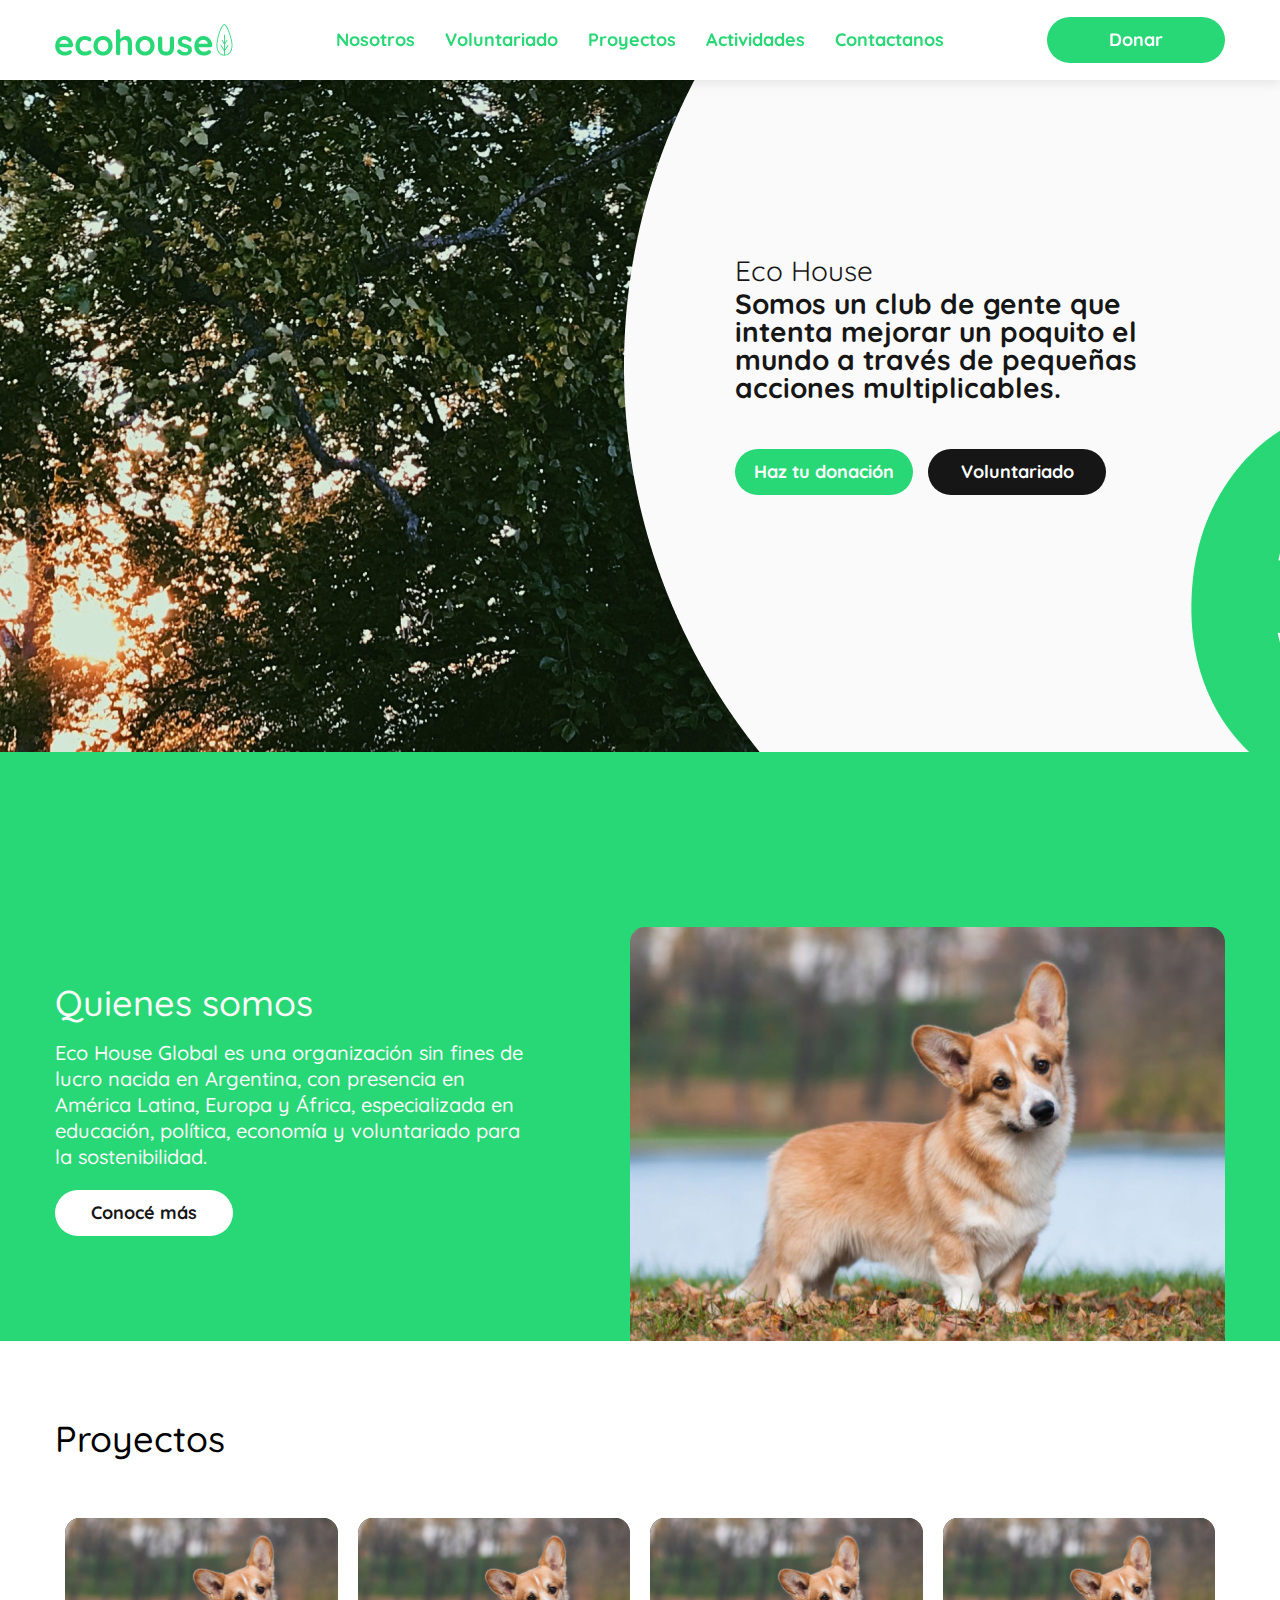
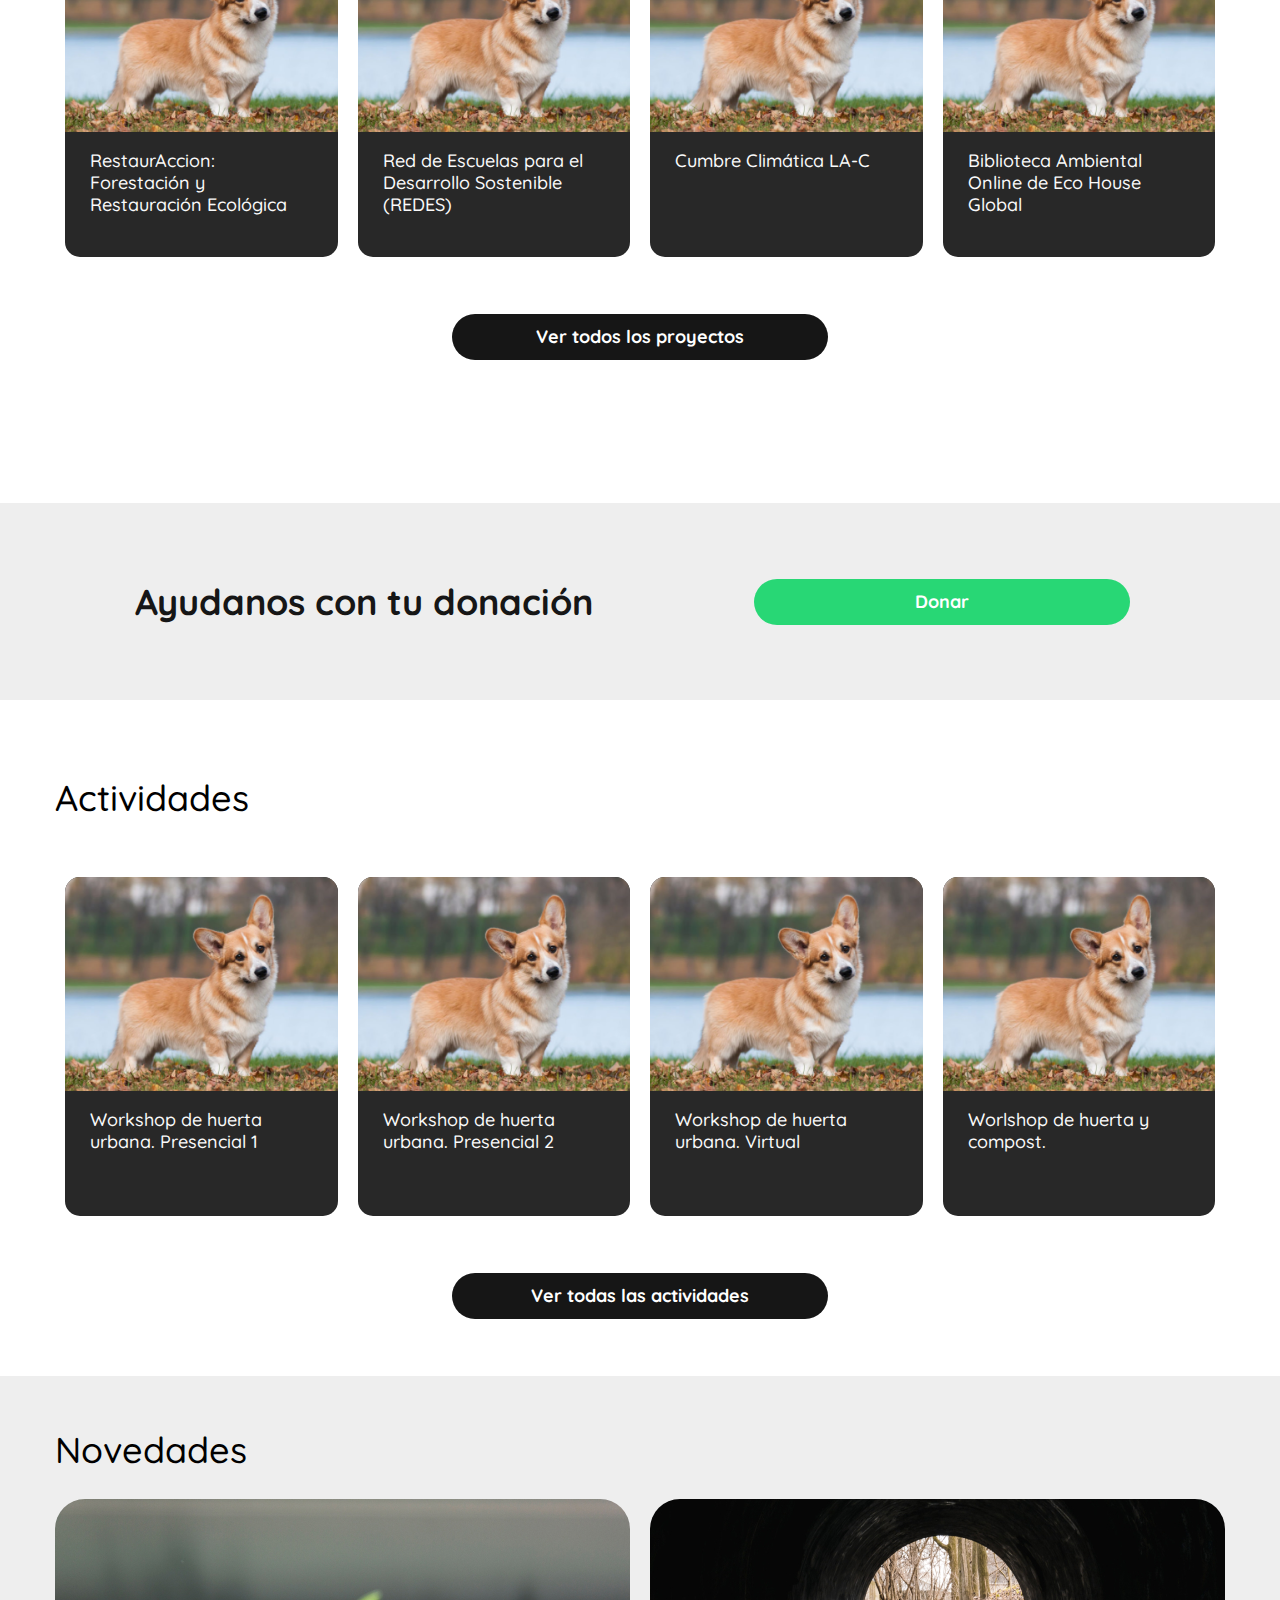
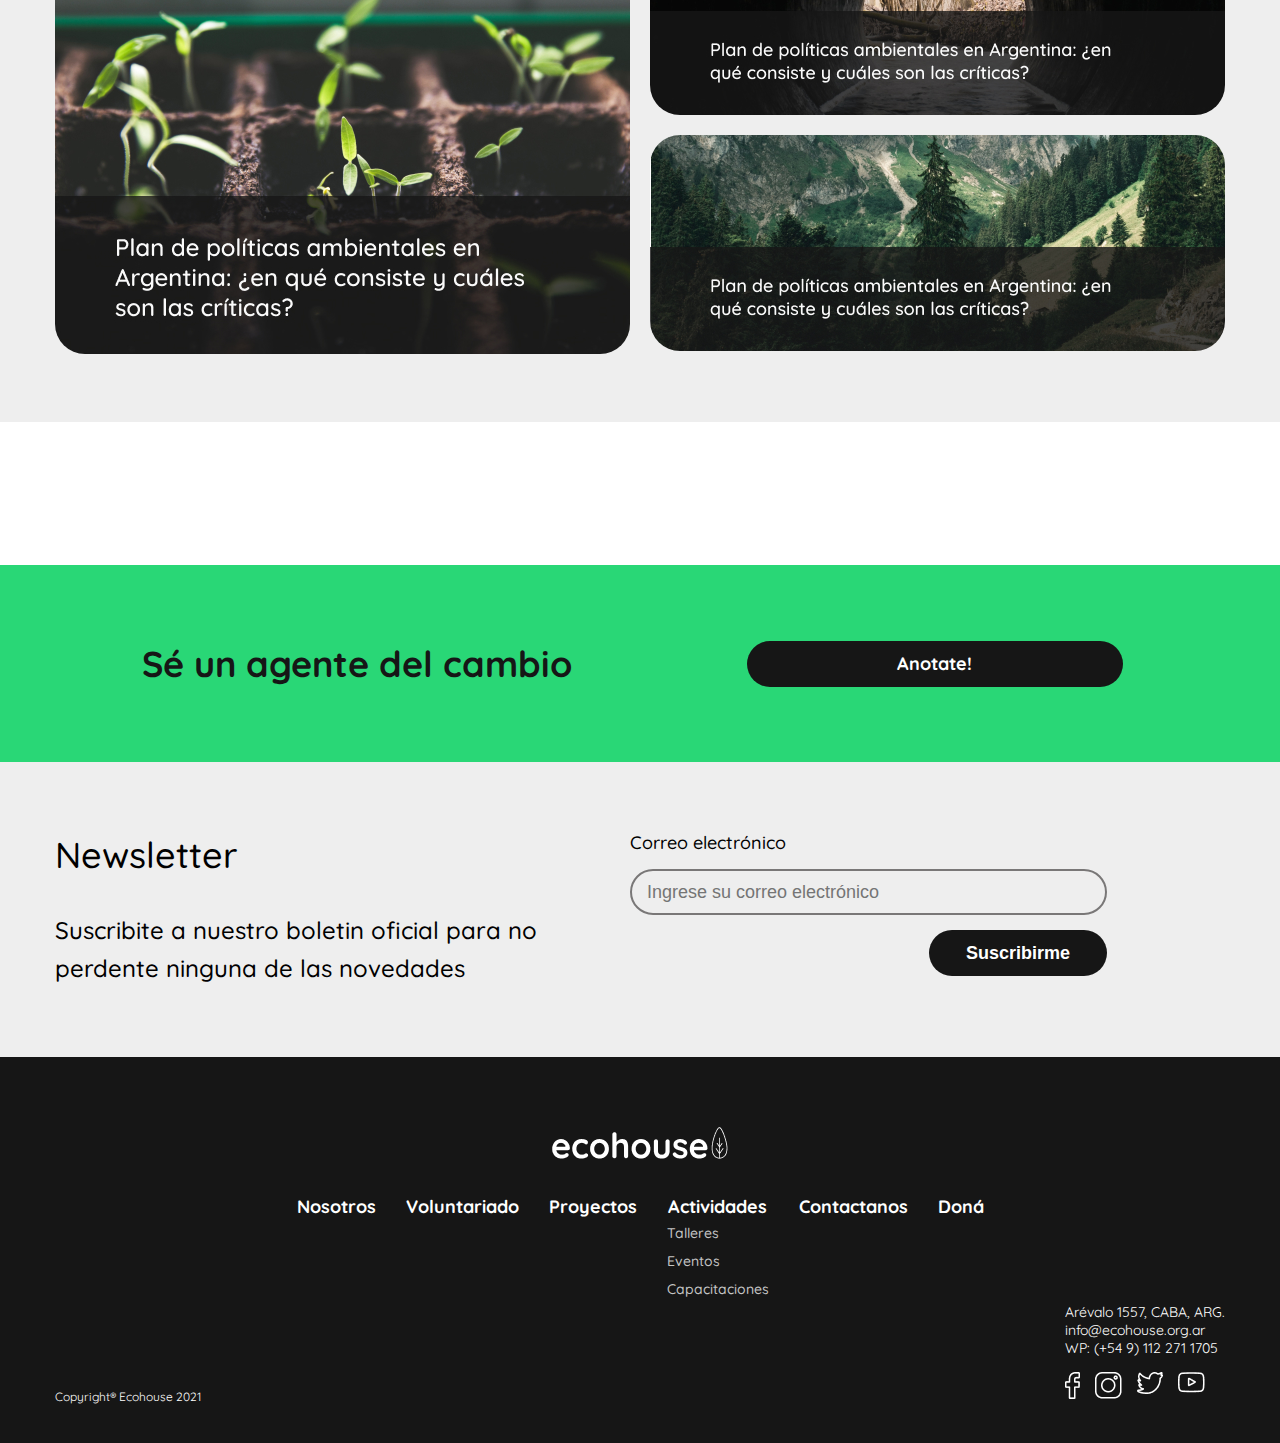
==== index.html @ 254a2d5c "primer commit" ====
<!DOCTYPE html>
<html lang="en">

<head>
    <meta charset="UTF-8">
    <meta http-equiv="X-UA-Compatible" content="IE=edge">
    <meta name="viewport"
        content="width=device-width, height=device-height, initial-scale=1.0, user-scalable=0, minimum-scale=1.0, maximum-scale=1.0">
    <title>EcoHouse</title>

    <!-- Fonts -->

    <!-- Favicon -->
    <link rel="shortcut icon" href="imgs/favicon.png" type="image/x-icon">

    <!-- Styles -->
    <link rel="stylesheet" href="css/reset.css">
    <link rel="stylesheet" href="css/styles.css">

    <!-- Fuentes -->
    <link rel="preconnect" href="https://fonts.googleapis.com">
    <link rel="preconnect" href="https://fonts.gstatic.com" crossorigin>
    <link href="https://fonts.googleapis.com/css2?family=Quicksand:wght@400;500;700&display=swap" rel="stylesheet">

</head>

<body>

    <nav class="container navegation">
        <div class="row">
            <div class="content">
                <div class="logo">
                    <img src="imgs/logo.png" alt="logo">
                </div>
                <ul class="list">
                    <li><a href="#">Nosotros</a></li>
                    <li><a href="#">Voluntariado</a></li>
                    <li><a href="#">Proyectos</a></li>
                    <li><a href="#">Actividades</a></li>
                    <li><a href="#">Contactanos</a></li>
                </ul>
                <div class="cta">
                    <a href="#" class="button green">Donar</a>
                </div>
            </div>
        </div>
    </nav>

    <header class="container header">
        <div class="row">
            <div class="content">
                <h1>Eco House</h1>
                <p>Somos un club de gente que intenta mejorar un poquito el mundo a través de pequeñas acciones multiplicables.</p>
                <div class="content-buttons">
                    <a href="#" class="button green">Haz tu donación</a>
                    <a href="#" class="button black">Voluntariado</a>
                </div>
            </div>
        </div>
    </header>

    <section class="container quienes-somos">
        <div class="row">
            <div class="content">
                <h2>Quienes somos</h2>
                <p>Eco House Global es una organización sin fines de lucro nacida en Argentina, con presencia en América Latina, Europa y
                África, especializada en educación, política, economía y voluntariado para la sostenibilidad.</p>
                <a href="#" class="button white">Conocé más</a>
            </div>
            <figure class="figure">
                <img src="imgs/test.jpg" alt="">
            </figure>
        </div>
    </section>

    <section class="container slider">
        <div class="row">
            <div class="content">

                <h2>Proyectos</h2>

                <section class="content-slides">
                    <article>
                        <figure class="figure">
                            <img src="imgs/test.jpg" alt="">
                        </figure>
                        <h3>RestaurAccion: Forestación y Restauración Ecológica</h3>
                    </article>
                    <article>
                        <figure class="figure">
                            <img src="imgs/test.jpg" alt="">
                        </figure>
                        <h3>Red de Escuelas para el Desarrollo Sostenible (REDES)</h3>
                    </article>
                    <article>
                        <figure class="figure">
                            <img src="imgs/test.jpg" alt="">
                        </figure>
                        <h3>Cumbre Climática LA-C</h3>
                    </article>
                    <article>
                        <figure class="figure">
                            <img src="imgs/test.jpg" alt="">
                        </figure>
                        <h3>Biblioteca Ambiental Online de Eco House Global</h3>
                    </article>
                </section>
                <a href="#" class="button black">Ver todos los proyectos</a>
                
            </div>
        </div>
    </section>

    <aside class="container aside gray">
        <div class="row">
            <div class="content">
                <h3>Ayudanos con tu donación</h3>
                <a href="#" class="button green">Donar</a>
            </div>
        </div>
    </aside>

    <section class="container info-slide">
        <div class="row">
            <div class="content">
                <div class="info-slide__title">
                    <h2>Actividades</h2>
                </div>
                <div class="info-slide__slide-container">
    
                </div>
                <div class="info-slide__action">
                    <a href="#">Ver todas las actividades</a>
                </div>
            </div>
        </div>
    </section>

    <section class="container slider">
        <div class="row">
            <div class="content">
    
                <h2>Actividades</h2>
    
                <section class="content-slides">
                    <article>
                        <figure class="figure">
                            <img src="imgs/test.jpg" alt="">
                        </figure>
                        <h3>Workshop de huerta urbana. Presencial 1</h3>
                    </article>
                    <article>
                        <figure class="figure">
                            <img src="imgs/test.jpg" alt="">
                        </figure>
                        <h3>Workshop de huerta urbana. Presencial 2</h3>
                    </article>
                    <article>
                        <figure class="figure">
                            <img src="imgs/test.jpg" alt="">
                        </figure>
                        <h3>Workshop de huerta urbana. Virtual</h3>
                    </article>
                    <article>
                        <figure class="figure">
                            <img src="imgs/test.jpg" alt="">
                        </figure>
                        <h3>Worlshop de huerta y compost.</h3>
                    </article>
                </section>
                <a href="#" class="button black">Ver todas las actividades</a>
    
            </div>
        </div>
    </section>

    <section class="container novedades">
        <div class="row">
            <h2>Novedades</h2>
        </div>
        <div class="row">
            <div class="big-box">
                <img src="imgs/box-1.jpg" alt="box 1">
            </div>
            <div class="content">
                <div class="small-box">
                    <img src="imgs/box-2.jpg" alt="box 2">
                </div>
                <div class="small-box">
                    <img src="imgs/box-3.jpg" alt="box 3">
                </div>
            </div>
        </div>
    </section>

    <aside class="container aside green">
        <div class="row">
            <div class="content">
                <h3>Sé un agente del cambio</h3>
                <a href="#" class="button black">Anotate!</a>
            </div>
        </div>
    </aside>

    <section class="container newsletter">
        <div class="row">
            <div class="content">
                <h2>Newsletter</h2>
                <p>Suscribite a nuestro boletin oficial para no perdente ninguna de las novedades</p>
            </div>
            <div class="content">
                <h3>Correo electrónico</h3>
                <input class="input-text" type="text" placeholder="Ingrese su correo electrónico">
                <input class="button black" type="submit" value="Suscribirme">
            </div>
        </div>
    </section>
    

    <footer class="container footer">
        <div class="row">
            <div class="top">
                <div class="logo">
                    <img src="imgs/logo-blanco.png" alt="logo">
                </div>
                <ul class="lista">
                    <li><a href="#">Nosotros</a></li>
                    <li><a href="#">Voluntariado</a></li>
                    <li><a href="#">Proyectos</a></li>
                    <li>
                        <a href="#">Actividades</a>
                        <ul class="lista-actividades">
                            <li><a href="#">Talleres</a></li>
                            <li><a href="#">Eventos</a></li>
                            <li><a href="#">Capacitaciones</a></li>
                        </ul>
                    </li>
                    <li><a href="#">Contactanos</a></li>
                    <li><a href="#">Doná</a></li>
                </ul>
            </div>
            <div class="bottom">
                <div class="copyright">
                    <small>Copyright® Ecohouse 2021</small>
                </div>
                <div class="info">
                    <ul>
                        <li><a href="#">Arévalo 1557, CABA, ARG.</a></li>
                        <li><a href="#">info@ecohouse.org.ar</a></li>
                        <li><a href="#">WP: (+54 9) 112 271 1705</a></li>
                    </ul>
                    <ul class="social-media">
                        <li><a href="#"><img src="imgs/facebook.png" alt="logo facebook"></a></li>
                        <li><a href="#"><img src="imgs/instagram.png" alt="logo instagram"></a></li>
                        <li><a href="#"><img src="imgs/twitter.png" alt="logo twitter"></a></li>
                        <li><a href="#"><img src="imgs/youtube.png" alt="logo youtube"></a></li>
                    </ul>
                </div>
            </div>
        </div>
    </footer>

    
    <!-- Scripts -->
    <script src="./scripts/index.js"></script>

</body>

</html>
---- css/styles.css ----
/* font-family: 'Quicksand', sans-serif; */

.button {
    display: block;
    height: 46px;
    width: 178px;
    font-size: 18px;
    line-height: 46px;
    font-weight: 700;
    border-radius: 30px;
    text-align: center;
    margin-right: 15px;
}
.button.green {
    background-color: #28D775;
    color: #fff;
}
.button.white {
    background-color: #fff;
    color: #161616;
}
.button.black {
    background-color: #161616;
    color: #fff;
}

.figure {
    overflow: hidden;
}
.figure img {
    width: 100%;
    height: 100%;
    object-fit: cover;
    object-position: center;
}

body {
    overflow-x: hidden;
}
.container {
    width: 100%;
}
.container .row{
    width: 100%;
    max-width: 1170px;
    margin: 0 auto;
    text-align: left;
    font-size: 0;
}
.container .content {
    width: 100%;
}

.navegation {
    position: fixed;
    left: 0;
    top: 0;
    width: 100%;
    height: 80px;
    background-color: #fff;
    box-shadow: 0px 4px 10px rgba(0, 0, 0, 0.08);
}
.navegation .content {
    height: 80px;
    display: flex;
    justify-content: space-between;
    align-items: center;
}

.navegation .list li {
    display: inline-block;
    padding: 0 15px;
}
.navegation .list a {
    color: #28D775;
    font-size: 18px;
    line-height: 22px;
    font-weight: 700;
}
.navegation .button {
    margin: 0;
}

.header {
    background-repeat: no-repeat;
    background-position: center;
    background-image: url('../imgs/hero.jpg');
    
}
.header .content {
    width: 476px;
    height: 752px;
    display: flex;
    justify-content: center;
    flex-direction: column;
    margin-left: 680px;
}
.header h1 {
    color: #161616;
    font-size: 28px;
    font-weight: 400;
    margin-bottom: 5px;
}
.header p {
    color: #161616;
    font-size: 28px;
    font-weight: 700;
    margin-bottom: 47px;
}
.header .content-buttons {
    display: flex;
}


.quienes-somos {
    background-color: #28D775;
    padding-top: 175px;
}
.quienes-somos h2 {
    font-size: 36px;
    line-height: 45px;
    color: #FAFAFA;
    font-weight: 500;
    margin-bottom: 15px;
}
.quienes-somos p {
    font-size: 20px;
    line-height: 26px;
    font-weight: 500;
    color: #FAFAFA;
    margin-bottom: 20px;
}
.quienes-somos .content,
.quienes-somos .figure {
    display: inline-block;
    vertical-align: bottom;
}
.quienes-somos .content {
    width: 575px;
    padding-right: 99px;
    margin-bottom: 105px;
}
.quienes-somos .figure {
    width: 595px;
    height: 414px;
    border-radius: 15px 15px 0 0;
}


.slider {
    margin-top: 75px;
}
.slider h2 {
    color: #000;
    font-size: 36px;
    line-height: 45px;
    font-weight: 500;
    margin-bottom: 57px;
}

.content-slides {
    display: flex;
}
.content-slides article {
    flex: 1;
    background-color: #282828;
    border-radius: 15px;
    margin: 0 10px;
    overflow: hidden;
    height: 339px;
}
.content-slides .figure {
    height: 214px;
}
.content-slides h3 {
    color: #FAFAFA;
    font-size: 18px;
    line-height: 22px;
    font-weight: 500;
    padding: 18px 25px;
}
.slider .button {
    width: 376px;
    margin: 0 auto;
    margin-top: 57px;
}



.aside {
    margin-top: 143px;
    background-position: center;
    background-repeat: no-repeat;
}
.aside.gray {
    background-image: url('../imgs/banner-gris.jpg');
}
.aside.green {
    background-image: url('../imgs/banner-verde.jpg');
}
.aside .content {
    display: flex;
    justify-content: space-around;
    align-items: center;
    height: 197px;
}
.aside h3 {
    font-size: 36px;
    line-height: 45px;
    color: #161616;
}
.aside .button {
    width: 376px;
}


.novedades {
    background-color: #EEEEEE;
    padding: 51px 0 51px 0;
    margin-top: 57px;
    margin-bottom: 106px;
}
.novedades h2 {
    color: #000;
    font-size: 36px;
    line-height: 45px;
    font-weight: 500;
    margin-bottom: 27px;
}
.novedades .big-box,
.novedades .content {
    display: inline-block;
    width: 575px;
    vertical-align: top;
}
.novedades .big-box,
.novedades .small-box {
    border-radius: 30px;
    overflow: hidden;
}
.novedades .big-box {
    margin-right: 20px;
}
.novedades .small-box {
    margin-bottom: 20px;
}


.newsletter {
    background-color: #EEE;
    padding: 70px 0;
}
.newsletter h2 {
    color: #000;
    font-size: 36px;
    line-height: 45px;
    font-weight: 500;
    margin-bottom: 34px;
}
.newsletter p {
    color: #000;
    font-size: 24px;
    line-height: 38px;
    font-weight: 500;
}
.newsletter .content {
    width: 575px;
    display: inline-block;
    vertical-align: top;
}
.newsletter h3 {
    color: #000;
    font-size: 18px;
    line-height: 22px;
    font-weight: 500;
    margin-bottom: 15px;
}
.newsletter .input-text {
    width: 477px;
    height: 46px;
    border: 2px solid #797777;
    border-radius: 30px;
    font-size: 18px;
    line-height: 46px;
    padding-left: 15px;
    font-weight: 300;
}
.newsletter .button {
    margin-left: auto;
    margin-right: 98px;
    margin-top: 15px;
}

.footer {
    background-color: #161616;
    padding-top: 70px;
    padding-bottom: 40px;
}
.footer .top{
    text-align: center;
}
.footer .lista {
    padding-top: 35px;
}
.footer .lista > li {
    display: inline-block;
    padding: 0 15px;
    vertical-align: top;
}
.footer .lista > li > a {
    color: #fff;
    font-weight: 700;
    font-size: 18px;
    line-height: 25px;
}
.lista-actividades li {
    text-align: left;
}
.lista-actividades a {
    color: #C4C4C4;
    font-weight: 500;
    font-size: 14px;
    line-height: 28px;
}
.footer .bottom {
    display: flex;
    justify-content: space-between;
    align-items: flex-end;
}

.footer .copyright small{
    color: #fff;
    font-weight: 400;
    font-size: 12px;
}

.footer .info a {
    color: #fff;
    font-weight: 400;
    font-size: 14px;
    line-height: 18px;
}

.social-media {
    display: flex;
    margin-top: 15px;
}
.social-media li {
    margin-right: 15px;
}
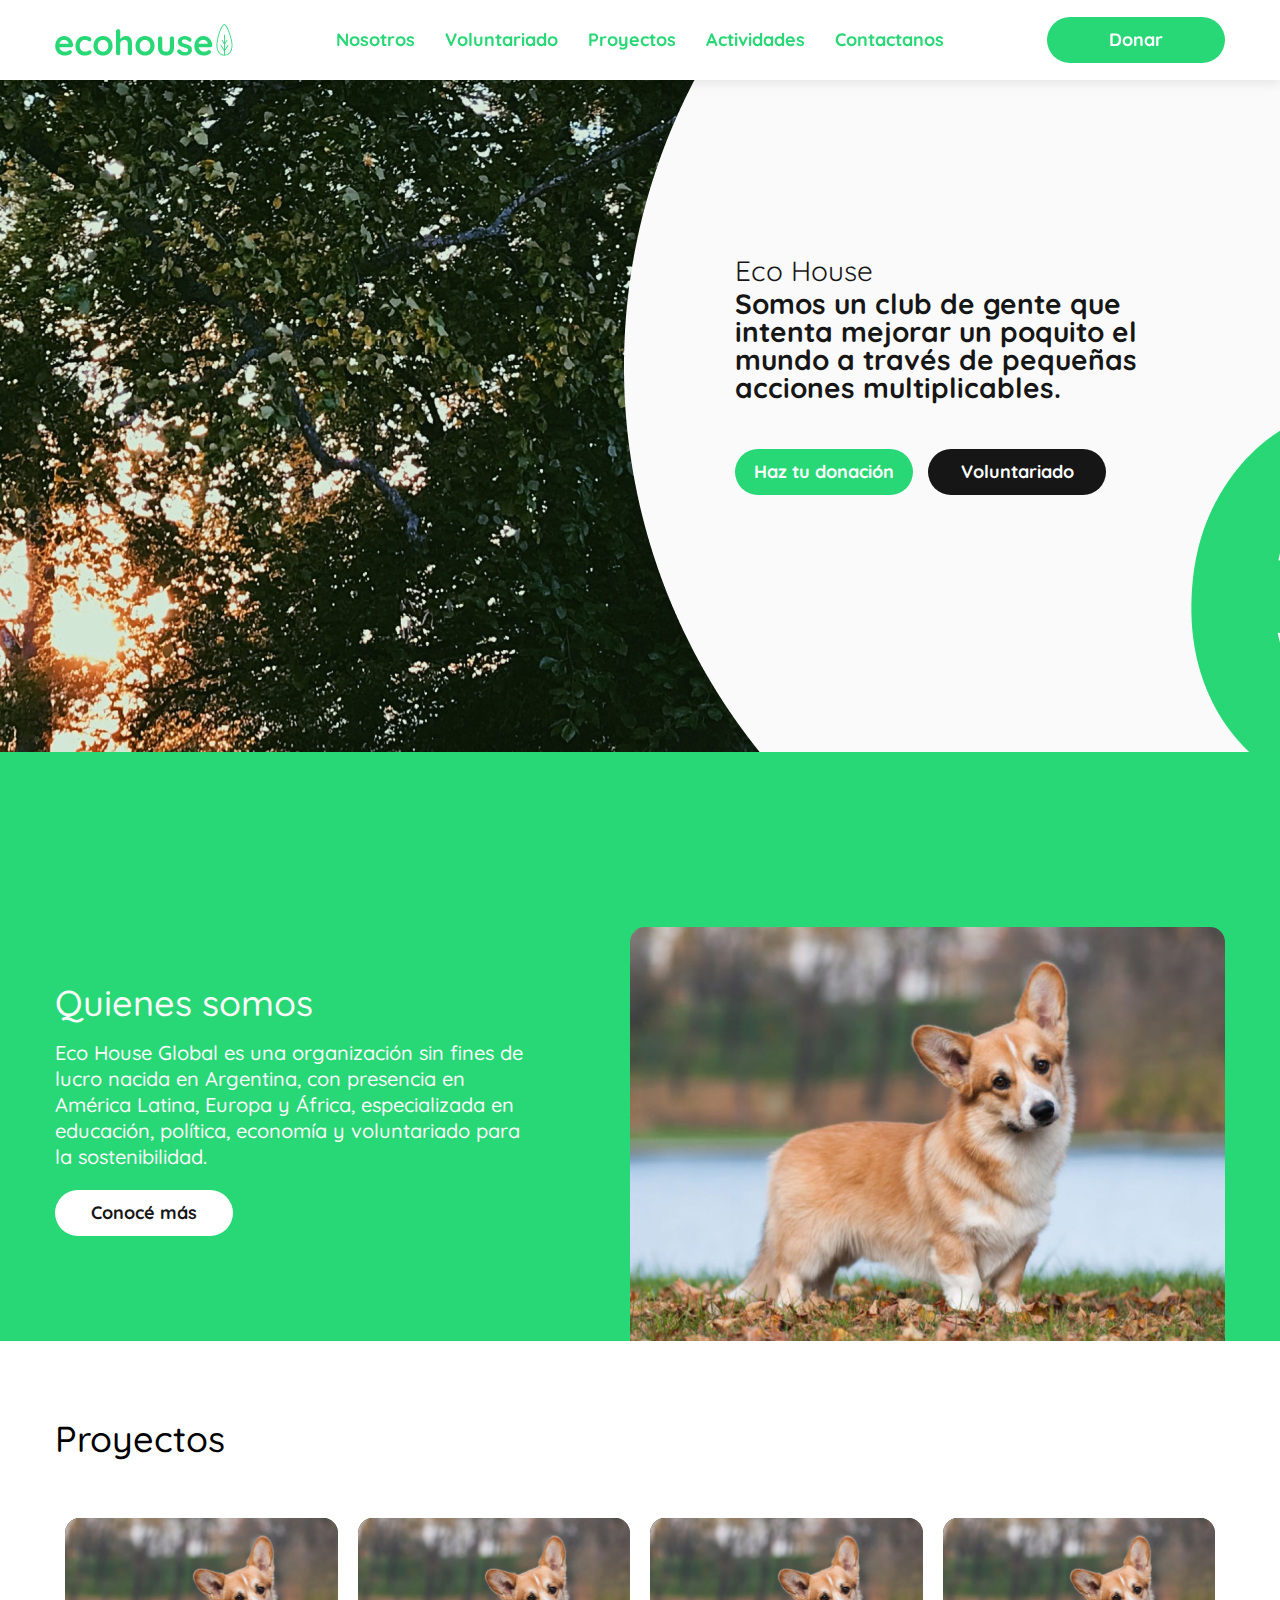
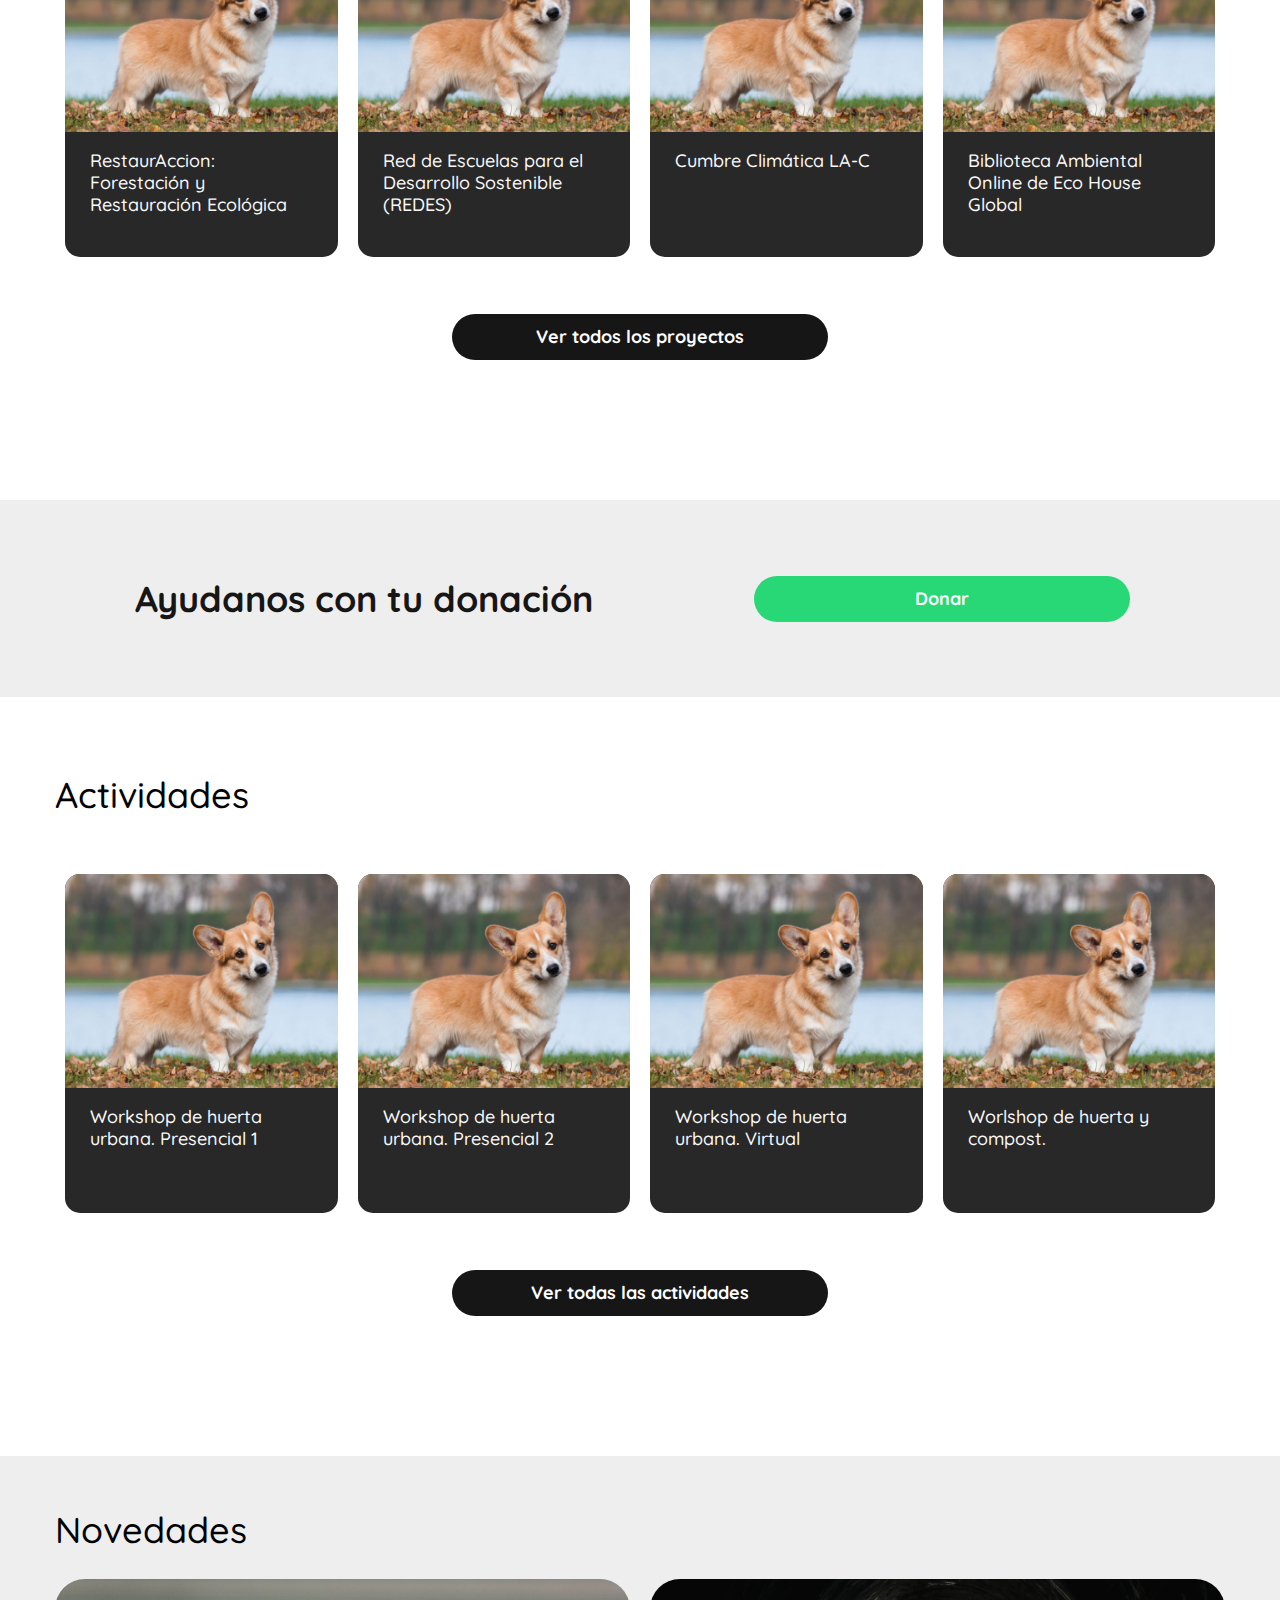
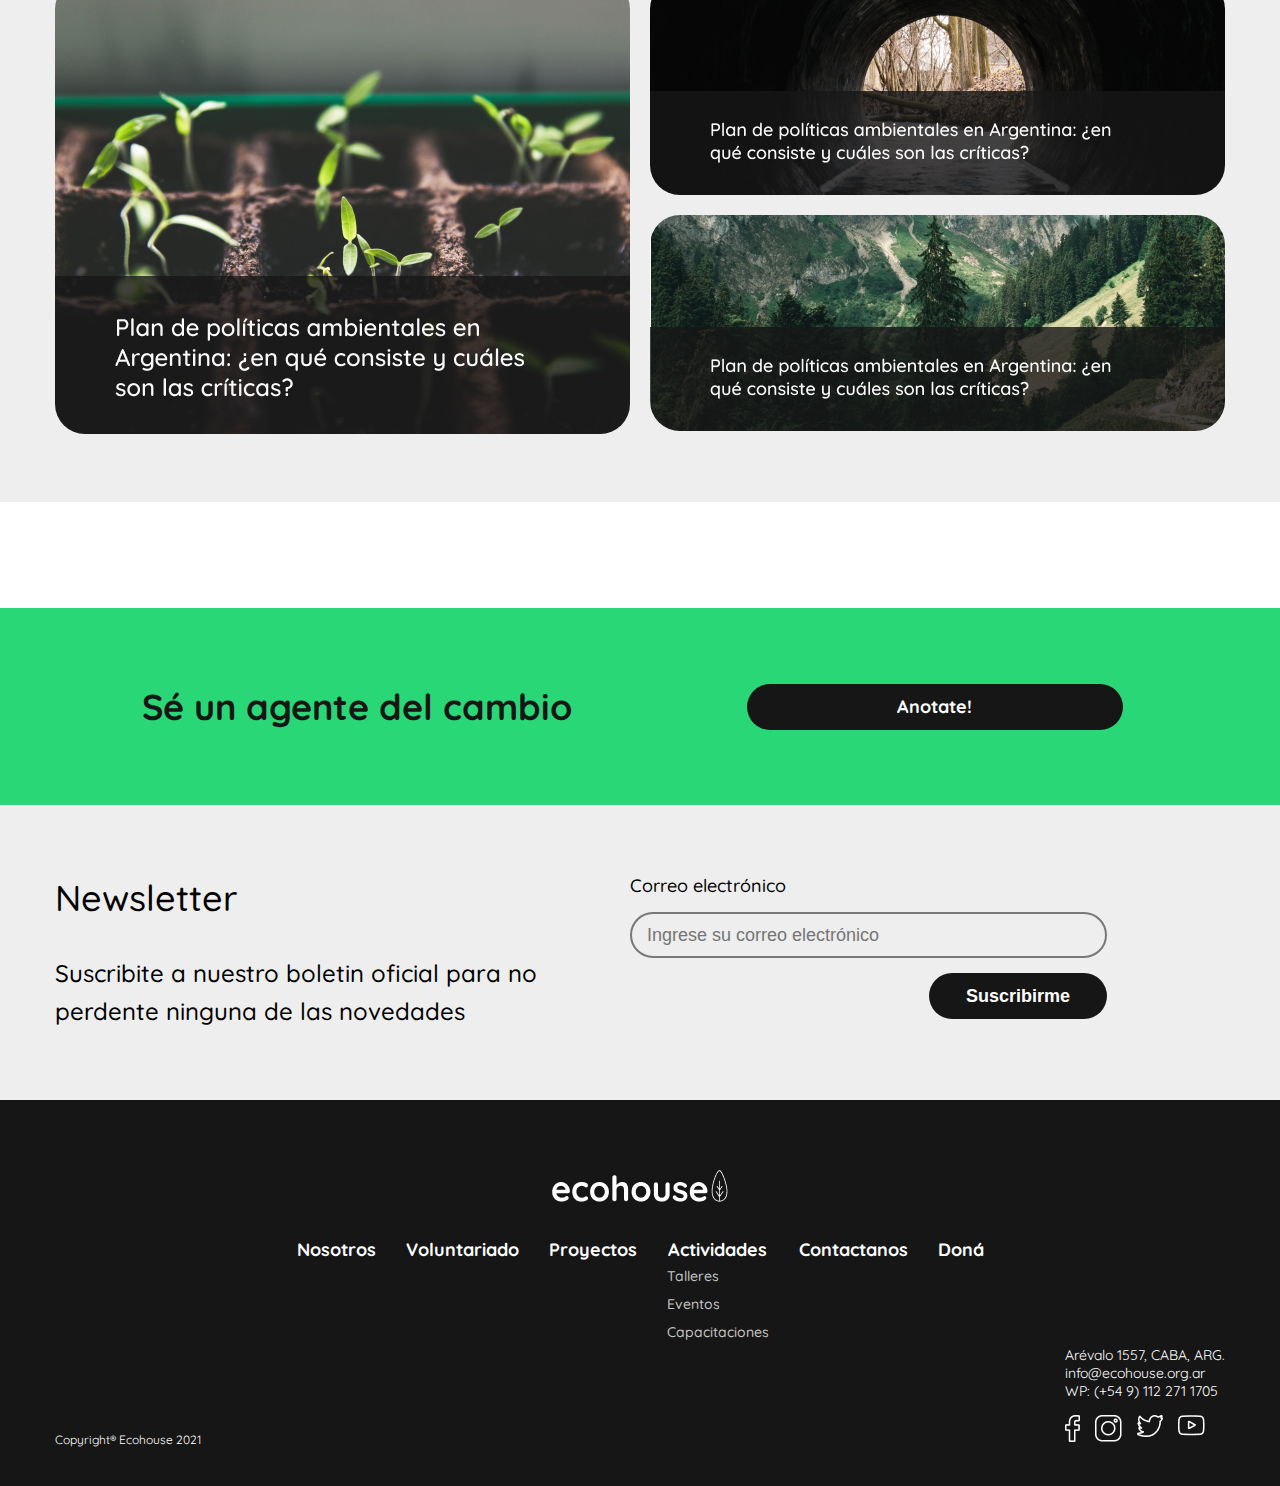
==== commit 83a719ea: "agrego nosotros y voluntariado" ====
--- a/index.html
+++ b/index.html
@@ -33,8 +33,8 @@
                     <img src="imgs/logo.png" alt="logo">
                 </div>
                 <ul class="list">
-                    <li><a href="#">Nosotros</a></li>
-                    <li><a href="#">Voluntariado</a></li>
+                    <li><a href="/nosotros.html">Nosotros</a></li>
+                    <li><a href="/voluntariado.html">Voluntariado</a></li>
                     <li><a href="#">Proyectos</a></li>
                     <li><a href="#">Actividades</a></li>
                     <li><a href="#">Contactanos</a></li>
@@ -73,7 +73,7 @@
         </div>
     </section>
 
-    <section class="container slider">
+    <main class="container slider">
         <div class="row">
             <div class="content">
 
@@ -109,7 +109,7 @@
                 
             </div>
         </div>
-    </section>
+    </main>
 
     <aside class="container aside gray">
         <div class="row">
@@ -261,9 +261,6 @@
     </footer>
 
     
-    <!-- Scripts -->
-    <script src="./scripts/index.js"></script>
-
 </body>
 
 </html>--- a/css/styles.css
+++ b/css/styles.css
@@ -150,6 +150,7 @@
 
 .slider {
     margin-top: 75px;
+    margin-bottom: 140px;
 }
 .slider h2 {
     color: #000;
@@ -189,7 +190,6 @@
 
 
 .aside {
-    margin-top: 143px;
     background-position: center;
     background-repeat: no-repeat;
 }
@@ -348,4 +348,153 @@
 }
 .social-media li {
     margin-right: 15px;
+}
+
+
+
+.header-nosotros {
+    background-color: #fff;
+    margin-top: 128px;
+}
+.header-nosotros h1 {
+    font-size: 36px;
+    line-height: 45px;
+    color: #000;
+    font-weight: 500;
+    margin-bottom: 24px;
+}
+.header-nosotros p {
+    font-size: 18px;
+    line-height: 22px;
+    font-weight: 400;
+    color: #000;
+}
+.header-nosotros .content,
+.header-nosotros .figure {
+    display: inline-block;
+    vertical-align: middle;
+}
+.header-nosotros .content {
+    width: 481px;
+    margin-right: 114px;
+}
+.header-nosotros .figure {
+    width: 575px;
+    height: 414px;
+    border-radius: 30px;
+}
+
+
+.que-hacemos {
+    padding-top: 96px;
+    margin-bottom: 140px;
+}
+.que-hacemos h2 {
+    font-size: 36px;
+    line-height: 45px;
+    color: #000;
+    margin-bottom: 32px;
+}
+.boxes {
+    display: flex;
+    justify-content: space-between;
+    flex-wrap: wrap;
+}
+.boxes .box {
+    flex-basis: 375px;
+    height: 118px;
+    background-color: #28D775;
+    border-radius: 20px;
+    margin-bottom: 53px;
+    display: flex;
+    align-items: center;
+    justify-content: center;
+}
+.boxes .box h3 {
+    text-align: center;
+    color: #fff;
+    font-size: 26px;
+    line-height: 32px;
+    font-weight: 500;
+}
+.que-hacemos h4 {
+    text-align: center;
+    font-size: 36px;
+    line-height: 45px;
+    font-weight: 500;
+}
+
+.voluntariado {
+    margin-top: 165px;
+    margin-bottom: 70px;
+}
+.voluntariado h2 {
+    font-size: 36px;
+    line-height: 45px;
+    color: #000;
+    margin-bottom: 70px;
+}
+.boxes {
+    font-size: 0;
+}
+.voluntariado .buttons,
+.voluntariado .info {
+    display: inline-block;
+}
+.voluntariado .buttons {
+    width: 373px;
+    height: 140px;
+    border-radius: 30px;
+    overflow: hidden;
+    margin-right: 20px;
+}
+.voluntariado .buttons a {
+    display: block;
+    text-align: center;
+    height: 70px;
+    font-size: 24px;
+    line-height: 70px;
+}
+.voluntariado .buttons .gray {
+    background-color: #EEEEEE;
+    color: #282828;
+}
+.voluntariado .buttons .green {
+    background-color: #28D775;
+    color: #FAFAFA;
+}
+.voluntariado .info {
+    padding: 35px 79px;
+    background-color: #EEEEEE;
+    border-radius: 30px;
+    width: 777px;
+}
+.voluntariado .info h3 {
+    font-size: 24px;
+    line-height: 30px;
+    font-weight: 500;
+    margin-bottom: 15px;
+}
+.voluntariado .info p {
+    font-size: 18px;
+    line-height: 22px;
+    color: #161616;
+    margin-bottom: 15px;
+}
+.voluntariado .info small {
+    font-weight: 700;
+    font-size: 18px;
+    line-height: 28px;
+    color: #161616;
+}
+.buttons-container {
+    display: flex;
+    justify-content: space-between;
+    margin-top: 37px;
+}
+.buttons-container .button {
+    width: 277px;
+}
+.banner-voluntariado {
+    margin-bottom: 30px;
 }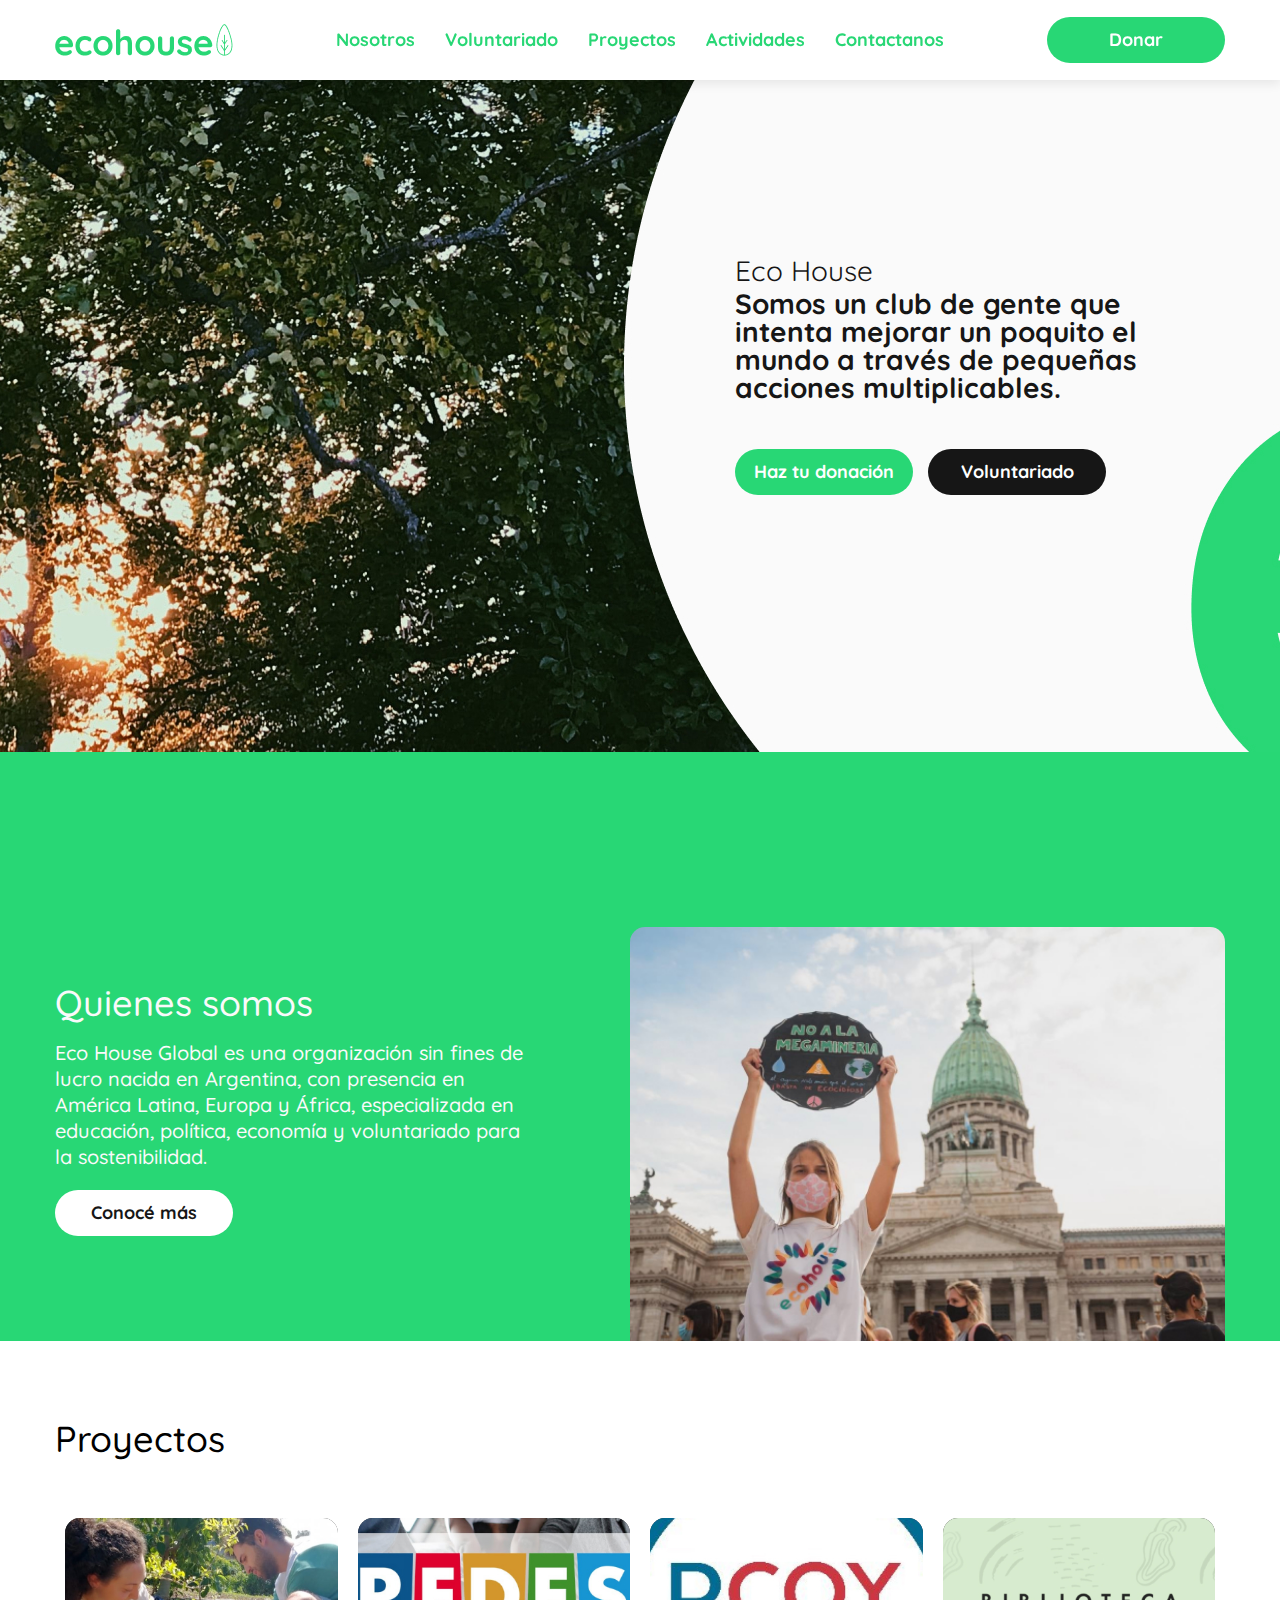
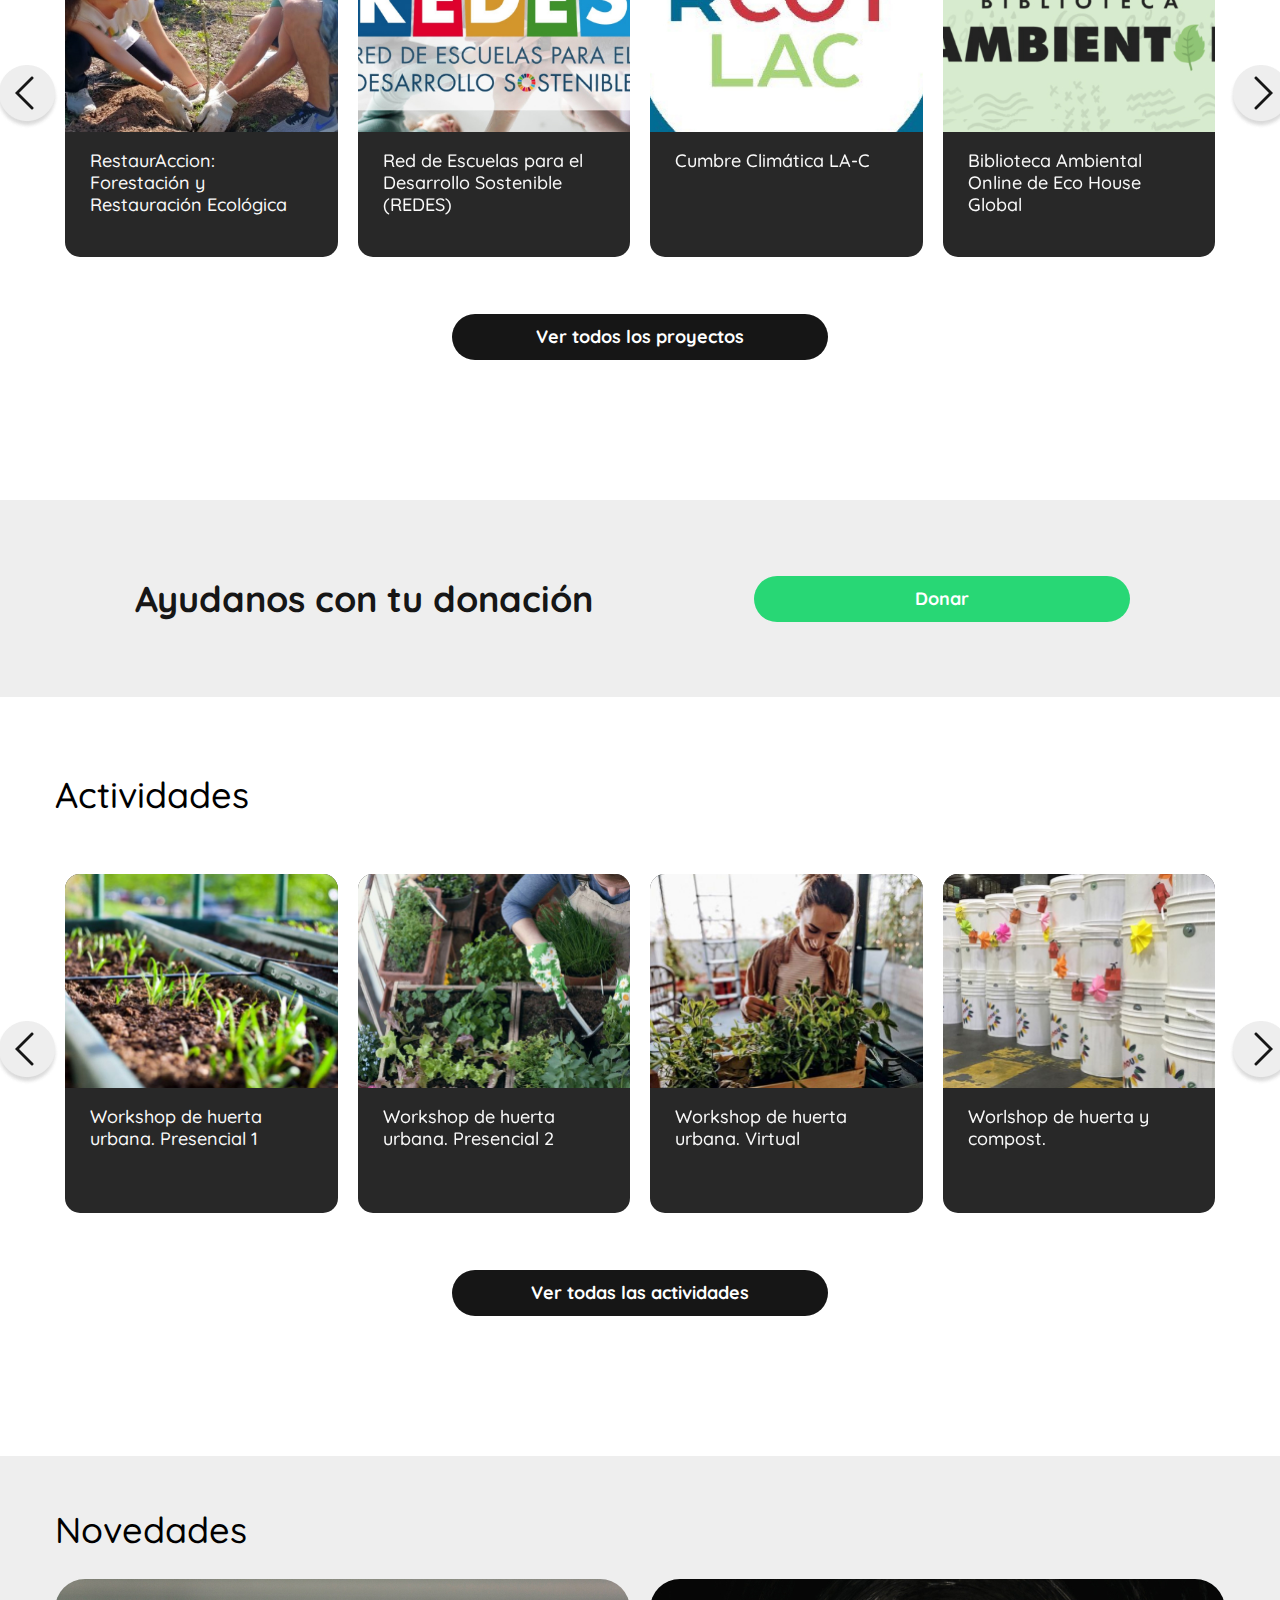
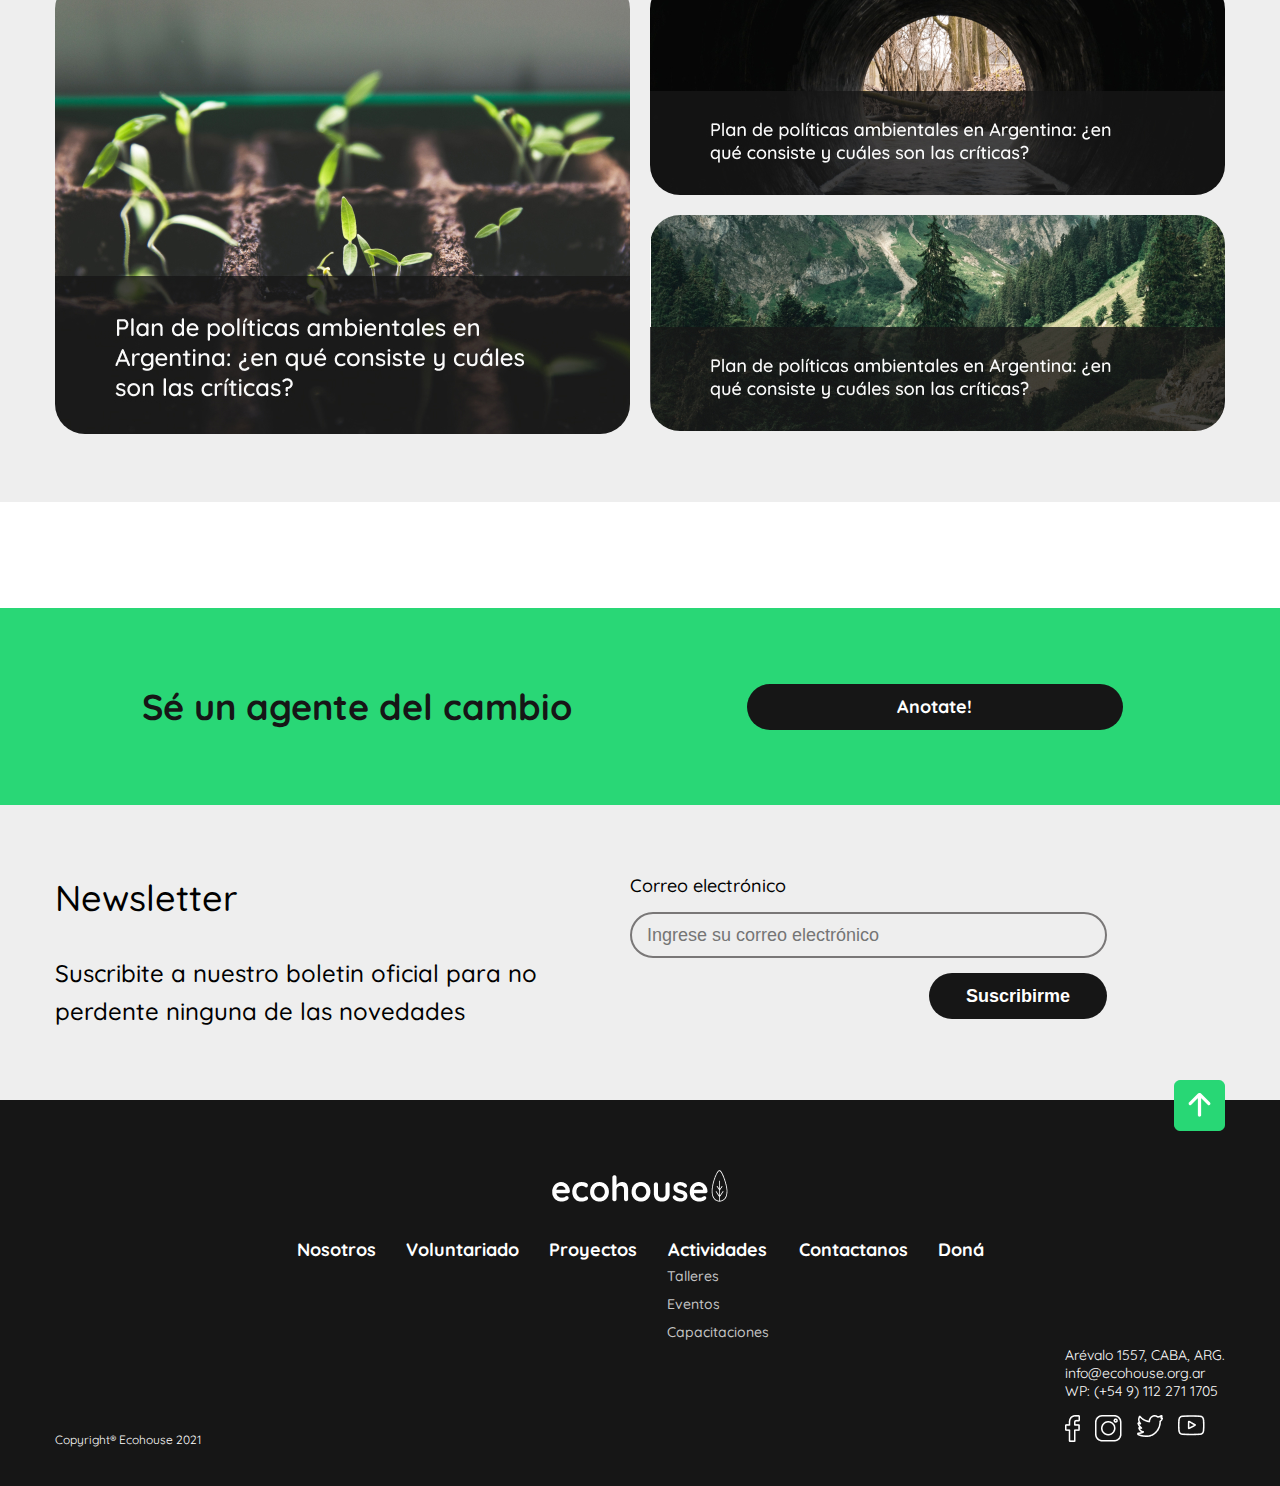
==== commit 8272921a: "final" ====
--- a/index.html
+++ b/index.html
@@ -29,14 +29,14 @@
     <nav class="container navegation">
         <div class="row">
             <div class="content">
-                <div class="logo">
+                <a href="index.html" class="logo">
                     <img src="imgs/logo.png" alt="logo">
-                </div>
+                </a>
                 <ul class="list">
-                    <li><a href="/nosotros.html">Nosotros</a></li>
-                    <li><a href="/voluntariado.html">Voluntariado</a></li>
-                    <li><a href="#">Proyectos</a></li>
-                    <li><a href="#">Actividades</a></li>
+                    <li><a href="nosotros.html">Nosotros</a></li>
+                    <li><a href="voluntariado.html">Voluntariado</a></li>
+                    <li><a href="proyectos.html">Proyectos</a></li>
+                    <li><a href="actividades.html">Actividades</a></li>
                     <li><a href="#">Contactanos</a></li>
                 </ul>
                 <div class="cta">
@@ -68,42 +68,56 @@
                 <a href="#" class="button white">Conocé más</a>
             </div>
             <figure class="figure">
-                <img src="imgs/test.jpg" alt="">
+                <img src="imgs/nosotros.jpg" alt="">
             </figure>
         </div>
     </section>
 
-    <main class="container slider">
+    <main class="container slider arrows">
         <div class="row">
             <div class="content">
 
                 <h2>Proyectos</h2>
 
                 <section class="content-slides">
-                    <article>
-                        <figure class="figure">
-                            <img src="imgs/test.jpg" alt="">
-                        </figure>
-                        <h3>RestaurAccion: Forestación y Restauración Ecológica</h3>
-                    </article>
-                    <article>
-                        <figure class="figure">
-                            <img src="imgs/test.jpg" alt="">
-                        </figure>
-                        <h3>Red de Escuelas para el Desarrollo Sostenible (REDES)</h3>
-                    </article>
-                    <article>
-                        <figure class="figure">
-                            <img src="imgs/test.jpg" alt="">
-                        </figure>
-                        <h3>Cumbre Climática LA-C</h3>
-                    </article>
-                    <article>
-                        <figure class="figure">
-                            <img src="imgs/test.jpg" alt="">
-                        </figure>
-                        <h3>Biblioteca Ambiental Online de Eco House Global</h3>
-                    </article>
+                    <a href="" class="arrow left">
+                        <img src="imgs/arrow-left.png" alt="">
+                    </a>
+                    <article>
+                        <a href="nota.html">
+                            <figure class="figure">
+                                <img src="imgs/restauraccion.jpg" alt="">
+                            </figure>
+                            <h3>RestaurAccion: Forestación y Restauración Ecológica</h3>
+                        </a>
+                    </article>
+                    <article>
+                        <a href="nota.html">
+                            <figure class="figure">
+                                <img src="imgs/red-de-escuelas.jpg" alt="">
+                            </figure>
+                            <h3>Red de Escuelas para el Desarrollo Sostenible (REDES)</h3>
+                        </a>
+                    </article>
+                    <article>
+                        <a href="nota.html">
+                            <figure class="figure">
+                                <img src="imgs/cumbre-climatica.jpg" alt="">
+                            </figure>
+                            <h3>Cumbre Climática LA-C</h3>
+                        </a>
+                    </article>
+                    <article>
+                        <a href="nota.html">
+                            <figure class="figure">
+                                <img src="imgs/biblioteca-ambiental.jpg" alt="">
+                            </figure>
+                            <h3>Biblioteca Ambiental Online de Eco House Global</h3>
+                        </a>
+                    </article>
+                    <a href="" class="arrow right">
+                        <img src="imgs/arrow-right.png" alt="">
+                    </a>
                 </section>
                 <a href="#" class="button black">Ver todos los proyectos</a>
                 
@@ -136,37 +150,51 @@
         </div>
     </section>
 
-    <section class="container slider">
+    <section class="container slider arrows">
         <div class="row">
             <div class="content">
     
                 <h2>Actividades</h2>
     
                 <section class="content-slides">
-                    <article>
-                        <figure class="figure">
-                            <img src="imgs/test.jpg" alt="">
-                        </figure>
-                        <h3>Workshop de huerta urbana. Presencial 1</h3>
-                    </article>
-                    <article>
-                        <figure class="figure">
-                            <img src="imgs/test.jpg" alt="">
-                        </figure>
-                        <h3>Workshop de huerta urbana. Presencial 2</h3>
-                    </article>
-                    <article>
-                        <figure class="figure">
-                            <img src="imgs/test.jpg" alt="">
-                        </figure>
-                        <h3>Workshop de huerta urbana. Virtual</h3>
-                    </article>
-                    <article>
-                        <figure class="figure">
-                            <img src="imgs/test.jpg" alt="">
-                        </figure>
-                        <h3>Worlshop de huerta y compost.</h3>
-                    </article>
+                    <a href="" class="arrow left">
+                        <img src="imgs/arrow-left.png" alt="">
+                    </a>
+                    <article>
+                        <a href="nota.html">
+                            <figure class="figure">
+                                <img src="imgs/huerta-1.jpg" alt="">
+                            </figure>
+                            <h3>Workshop de huerta urbana. Presencial 1</h3>
+                        </a>
+                    </article>
+                    <article>
+                        <a href="nota.html">
+                            <figure class="figure">
+                                <img src="imgs/huerta-2.jpg" alt="">
+                            </figure>
+                            <h3>Workshop de huerta urbana. Presencial 2</h3>
+                        </a>
+                    </article>
+                    <article>
+                        <a href="nota.html">
+                            <figure class="figure">
+                                <img src="imgs/huerta-urbana.jpg" alt="">
+                            </figure>
+                            <h3>Workshop de huerta urbana. Virtual</h3>
+                        </a>
+                    </article>
+                    <article>
+                        <a href="nota.html">
+                            <figure class="figure">
+                                <img src="imgs/huerta-compost.jpg" alt="">
+                            </figure>
+                            <h3>Worlshop de huerta y compost.</h3>
+                        </a>
+                    </article>
+                    <a href="" class="arrow right">
+                        <img src="imgs/arrow-right.png" alt="">
+                    </a>
                 </section>
                 <a href="#" class="button black">Ver todas las actividades</a>
     
@@ -180,14 +208,20 @@
         </div>
         <div class="row">
             <div class="big-box">
-                <img src="imgs/box-1.jpg" alt="box 1">
+                <a href="nota.html">
+                    <img src="imgs/box-1.jpg" alt="box 1">
+                </a>
             </div>
             <div class="content">
                 <div class="small-box">
-                    <img src="imgs/box-2.jpg" alt="box 2">
+                    <a href="nota.html">
+                        <img src="imgs/box-2.jpg" alt="box 2">
+                    </a>
                 </div>
                 <div class="small-box">
-                    <img src="imgs/box-3.jpg" alt="box 3">
+                    <a href="nota.html">
+                        <img src="imgs/box-3.jpg" alt="box 3">
+                    </a>
                 </div>
             </div>
         </div>
@@ -219,16 +253,19 @@
 
     <footer class="container footer">
         <div class="row">
+            <a href="#" class="arrow-top">
+                <img src="imgs/arrrow-top.png" alt="">
+            </a>
             <div class="top">
-                <div class="logo">
+                <a href="index.html" class="logo">
                     <img src="imgs/logo-blanco.png" alt="logo">
-                </div>
+                </a>
                 <ul class="lista">
-                    <li><a href="#">Nosotros</a></li>
-                    <li><a href="#">Voluntariado</a></li>
-                    <li><a href="#">Proyectos</a></li>
+                    <li><a href="nota.html">Nosotros</a></li>
+                    <li><a href="voluntariado.html">Voluntariado</a></li>
+                    <li><a href="proyectos.html">Proyectos</a></li>
                     <li>
-                        <a href="#">Actividades</a>
+                        <a href="actividades.html">Actividades</a>
                         <ul class="lista-actividades">
                             <li><a href="#">Talleres</a></li>
                             <li><a href="#">Eventos</a></li>
--- a/css/styles.css
+++ b/css/styles.css
@@ -152,6 +152,19 @@
     margin-top: 75px;
     margin-bottom: 140px;
 }
+.slider.arrows .arrow{
+    position: absolute;
+    top: 50%;
+    width: 56px;
+    height: auto;
+    margin-top: -23px;
+}
+.slider.arrows .arrow.left{
+    left: -60px;
+}
+.slider.arrows .arrow.right{
+    right: -60px;
+}
 .slider h2 {
     color: #000;
     font-size: 36px;
@@ -161,10 +174,12 @@
 }
 
 .content-slides {
-    display: flex;
+    position: relative;
+    font-size: 0;
 }
 .content-slides article {
-    flex: 1;
+    display: inline-block;
+    width: 272.5px;
     background-color: #282828;
     border-radius: 15px;
     margin: 0 10px;
@@ -297,6 +312,14 @@
     padding-top: 70px;
     padding-bottom: 40px;
 }
+.footer .row {
+    position: relative;
+}
+.arrow-top {
+    position: absolute;
+    top: -90px;
+    right: 0
+}
 .footer .top{
     text-align: center;
 }
@@ -355,6 +378,7 @@
 .header-nosotros {
     background-color: #fff;
     margin-top: 128px;
+    margin-bottom: 130px;
 }
 .header-nosotros h1 {
     font-size: 36px;
@@ -395,12 +419,12 @@
     color: #000;
     margin-bottom: 32px;
 }
-.boxes {
+.que-hacemos .boxes {
     display: flex;
     justify-content: space-between;
     flex-wrap: wrap;
 }
-.boxes .box {
+.que-hacemos .boxes .box {
     flex-basis: 375px;
     height: 118px;
     background-color: #28D775;
@@ -410,7 +434,7 @@
     align-items: center;
     justify-content: center;
 }
-.boxes .box h3 {
+.que-hacemos .boxes .box h3 {
     text-align: center;
     color: #fff;
     font-size: 26px;
@@ -434,12 +458,13 @@
     color: #000;
     margin-bottom: 70px;
 }
-.boxes {
+.voluntariado .boxes {
     font-size: 0;
 }
 .voluntariado .buttons,
 .voluntariado .info {
     display: inline-block;
+    vertical-align: top;
 }
 .voluntariado .buttons {
     width: 373px;
@@ -497,4 +522,116 @@
 }
 .banner-voluntariado {
     margin-bottom: 30px;
+}
+
+
+.proyectos {
+    margin-top: 150px;
+}
+.proyectos h1 {
+    font-size: 36px;
+    line-height: 45px;
+    color: #000;
+    font-weight: 500;
+    margin-bottom: 96px;
+}
+
+.proyectos .boxes {
+    font-size: 0;
+    max-width: 960px;
+    margin: 0 auto;
+}
+.proyectos .box .figure,
+.proyectos .box .info {
+    display: inline-block;
+    vertical-align: top;
+}
+.proyectos .box {
+    margin-bottom: 80px;
+}
+.proyectos .box .figure{
+    width: 464px;
+    border-radius: 30px;
+    overflow: hidden;
+}
+.proyectos .box .info {
+    width: 466px;
+    margin: 0 15px;
+}
+.proyectos h3 {
+    font-size: 24px;
+    line-height: 30px;
+    color: #161616;
+    margin-bottom: 10px;
+}
+.proyectos p {
+    font-size: 16px;
+    line-height: 21px;
+    color: #161616;
+    margin-bottom: 20px;
+}
+
+
+.actividades {
+    margin-top: 150px;
+}
+.nota .list,
+.nota .content {
+    display: inline-block;
+    vertical-align: top;
+}
+.nota .list {
+    width: 277px;
+    margin-left: 120px;
+}
+.nota .content {
+    width: 773px;
+}
+.header-nota {
+    margin-top: 150px;
+    margin-bottom: 50px;
+}
+.header-nota h1{
+    font-size: 24px;
+    line-height: 30px;
+    font-weight: 500;
+}
+.nota {
+    margin-bottom: 146px;
+}
+.nota .figure {
+    border-radius: 30px;
+    margin-bottom: 80px;
+}
+.nota h2 {
+    font-size: 24px;
+    line-height: 30px;
+    font-weight: 400;
+    margin-bottom: 10px;
+}
+.nota p {
+    font-size: 18px;
+    line-height: 22px;
+    font-weight: 400;
+}
+
+.nota .list ul{
+    margin-bottom: 20px;
+}
+.nota .list li {
+    border-bottom: 1px solid #ccc;
+    padding-bottom: 10px;
+    padding-top: 10px;
+}
+.nota .list p {
+    font-size: 18px;
+    line-height: 22px;
+    font-weight: 400;
+}
+.nota .list p strong {
+    display: block;
+}
+.nota .button.white {
+    margin-top: 10px;
+    box-shadow: 0px 4px 10px rgba(0, 0, 0, 0.15);
 }